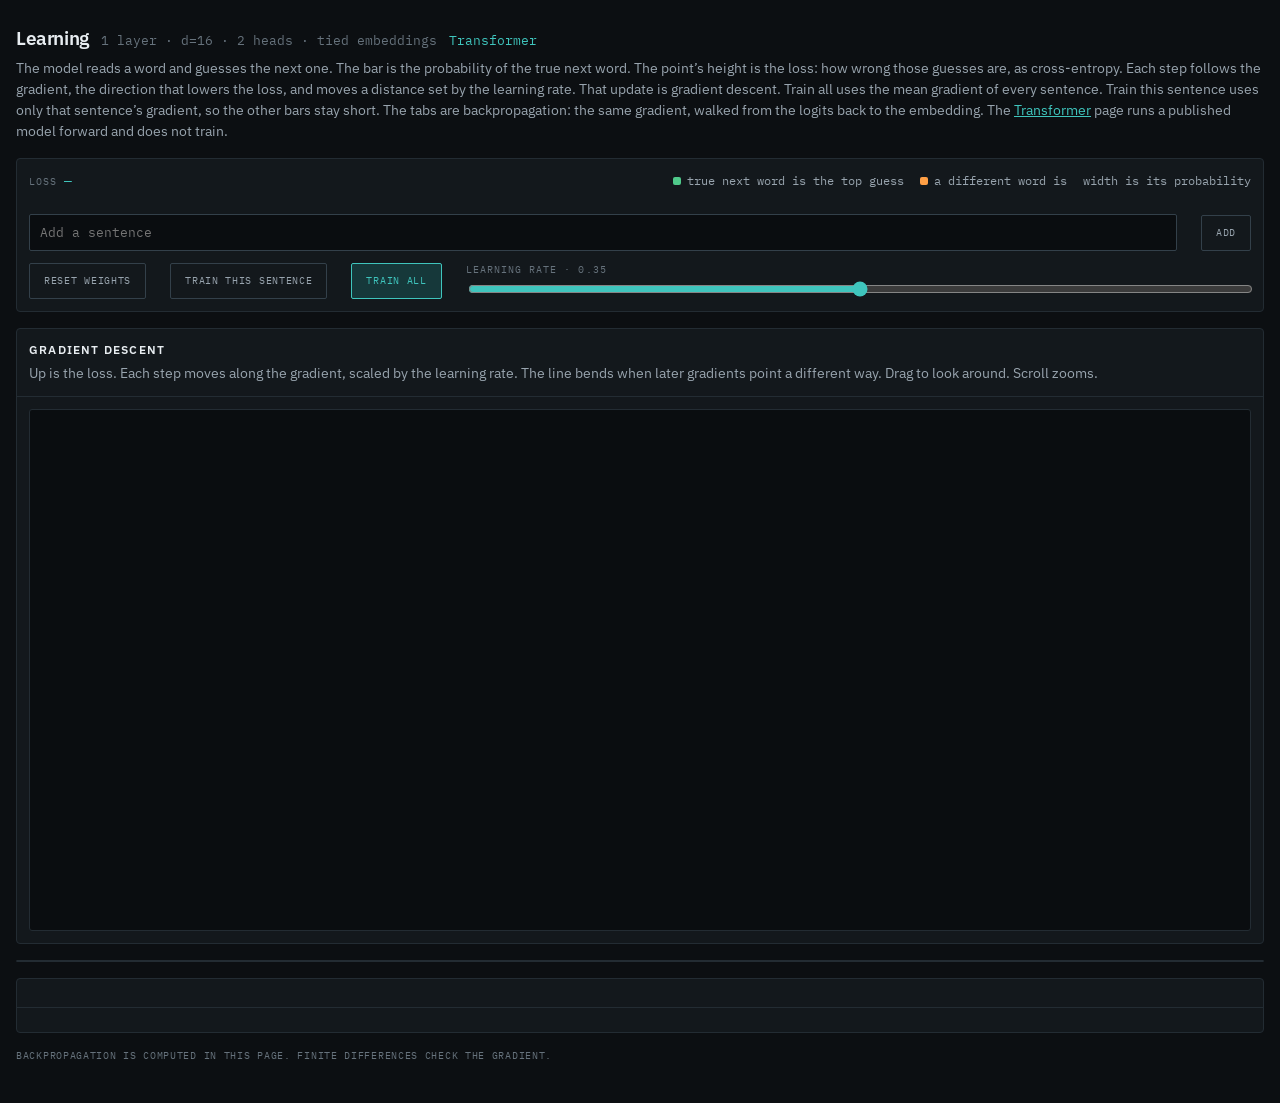
==== transformers/learn/index.html @ 7611eb9d "Merge pull request #6 from locriani/learn-and-queues Add learning and queue explorer pages" ====
<!doctype html>
<html lang="en">
<head>
<meta charset="utf-8">
<meta name="viewport" content="width=device-width, initial-scale=1">
<title>Learning</title>
<link rel="preconnect" href="https://fonts.googleapis.com">
<link rel="stylesheet" href="https://fonts.googleapis.com/css2?family=IBM+Plex+Mono:wght@400;500&family=IBM+Plex+Sans:wght@400;600&display=swap">
<link rel="stylesheet" href="../style.css">
<script type="module" src="src/app.js"></script>
</head>
<body>
<main class="page">

  <header class="head">
    <div class="head-row">
      <h1>Learning</h1>
      <span class="mono-id" id="spec">1 layer · d=16 · 2 heads · tied embeddings</span>
      <a class="mono-id" href="../">Transformer</a>
    </div>
    <p class="muted">The model reads a word and guesses the next one. The bar is the probability of the true next word. The point’s height is the loss: how wrong those guesses are, as cross-entropy. Each step follows the gradient, the direction that lowers the loss, and moves a distance set by the learning rate. That update is gradient descent. Train all uses the mean gradient of every sentence. Train this sentence uses only that sentence’s gradient, so the other bars stay short. The tabs are backpropagation: the same gradient, walked from the logits back to the embedding. The <a href="../">Transformer</a> page runs a published model forward and does not train.</p>
  </header>

  <section id="ctx" class="panel" style="padding:12px;display:flex;flex-direction:column;gap:12px">
    <div class="spread">
      <span class="lbl">Loss <span id="lossNow" class="step-name">—</span></span>
      <div class="legend">
        <span><i style="background:var(--ok)"></i>true next word is the top guess</span>
        <span><i style="background:var(--high)"></i>a different word is</span>
        <span>width is its probability</span>
      </div>
    </div>
    <div id="corpus"></div>
    <form id="add" class="controls">
      <input id="sentence" class="text" type="text" placeholder="Add a sentence" autocomplete="off">
      <button class="btn" type="submit">Add</button>
    </form>
    <div class="controls">
      <button id="reset" class="btn">Reset weights</button>
      <button id="trainOne" class="btn">Train this sentence</button>
      <button id="trainAll" class="btn pri">Train all</button>
      <div class="stack tight grow">
        <label for="lr" class="lbl">Learning rate · <span id="lrText">0.35</span></label>
        <input id="lr" type="range" min="0.1" max="0.6" step="0.05" value="0.35">
      </div>
    </div>
  </section>

  <section class="panel">
    <div class="panel-h">
      <h2>Gradient descent</h2>
      <p class="muted">Up is the loss. Each step moves along the gradient, scaled by the learning rate. The line bends when later gradients point a different way. Drag to look around. Scroll zooms.</p>
    </div>
    <div class="panel-b">
      <div class="viewport"><canvas id="hill" class="cv" tabindex="0" aria-label="3D view of gradient descent. Height is the loss. The point steps along the gradient. Pointer drag rotates the view. Scroll zooms. Shift-drag pans."></canvas></div>
    </div>
  </section>

  <nav id="tabs" class="tabs" aria-label="Stages"></nav>

  <section class="panel">
    <div class="panel-h">
      <h2 id="stageTitle"></h2>
      <p id="stageText" class="muted"></p>
    </div>
    <div class="panel-b" id="out"></div>
  </section>

  <p class="foot">Backpropagation is computed in this page. Finite differences check the gradient.</p>
</main>
</body>
</html>
---- transformers/style.css ----
/* rAIdteam design tokens (dark only). Flat surfaces, 1px hairlines, square radii, one interactive hue. */
:root {
  --bg: #0c0f12; --panel: #13181c; --raised: #1a2026; --sunk: #0a0d10;
  --fg: #e8edf1; --muted: #98a4ae; --faint: #66727c;
  --rule: #232c33; --rule-hi: #33404a;
  --accent: #3fc5bd; --accent-dim: #16383a;
  --crit: #ff6b63; --high: #ff9f45; --med: #e8c44a; --low: #7f8b95; --ok: #4fc98a; --absent: #b07a8a;
  --r-sm: 2px; --r-md: 3px; --r-lg: 4px;
  --sans: "IBM Plex Sans", ui-sans-serif, system-ui, sans-serif;
  --mono: "IBM Plex Mono", ui-monospace, SFMono-Regular, Menlo, monospace;
  color-scheme: dark;
}
* { box-sizing: border-box; }
body { margin: 0; background: var(--bg); color: var(--fg); font: 400 14px/21px var(--sans); }
button { font: inherit; color: inherit; }
a { color: var(--accent); }
a.mono-id { color: var(--accent); text-decoration: none; }
a.mono-id:hover { text-decoration: underline; }
:focus-visible { outline: 2px solid var(--accent); outline-offset: 1px; }
[hidden] { display: none !important; }

.page { margin: 0 auto; padding: 24px 16px 40px; display: flex; flex-direction: column; gap: 16px; }
.head { display: flex; flex-direction: column; gap: 6px; }
.head-row { display: flex; flex-wrap: wrap; align-items: baseline; gap: 4px 12px; }
h1 { margin: 0; font-size: 19px; line-height: 28px; font-weight: 600; letter-spacing: -0.02em; }
h2 { margin: 0; font-size: 12px; line-height: 18px; font-weight: 600; letter-spacing: .1em; text-transform: uppercase; }
p { margin: 0; }
.mono-id { font: 400 12.5px/19px var(--mono); color: var(--faint); }
.muted { color: var(--muted); }
.small { font-size: 12.5px; line-height: 19px; }
.note { color: var(--muted); font-size: 12.5px; line-height: 19px; }
.foot { color: var(--faint); font: 400 10px/14px var(--mono); letter-spacing: .07em; text-transform: uppercase; }
.lbl { font: 400 9.5px/14px var(--mono); letter-spacing: .11em; text-transform: uppercase; color: var(--faint); }

.panel { background: var(--panel); border: 1px solid var(--rule); border-radius: var(--r-lg); }
.panel-h { padding: 12px; border-bottom: 1px solid var(--rule); display: flex; flex-direction: column; gap: 4px; }
.panel-b { padding: 12px; display: flex; flex-direction: column; gap: 20px; min-width: 0; }
.ctx, .gate { padding: 12px; display: flex; flex-wrap: wrap; gap: 16px 24px; align-items: flex-end; justify-content: space-between; }
.stack { display: flex; flex-direction: column; gap: 8px; min-width: 0; }
.stack.tight { gap: 2px; }
.col { display: flex; flex-direction: column; gap: 20px; min-width: 0; }
.row { display: flex; gap: 8px; align-items: center; }
.grow { flex: 1 1 260px; }
.spread { display: flex; justify-content: space-between; gap: 8px; }
.controls { display: flex; flex-wrap: wrap; gap: 12px 24px; align-items: flex-end; }
.chips { display: flex; flex-wrap: wrap; gap: 4px; }
.scroll { overflow-x: auto; }

.btn { cursor: pointer; background: var(--panel); border: 1px solid var(--rule-hi); color: var(--muted); border-radius: var(--r-sm); padding: 10px 14px; font: 400 10px/14px var(--mono); letter-spacing: .07em; text-transform: uppercase; }
.btn:hover:not(:disabled) { background: var(--raised); color: var(--fg); }
.btn.pri { background: var(--accent-dim); border-color: var(--accent); color: var(--accent); }
.btn:disabled { opacity: .5; cursor: not-allowed; }
.chip { cursor: pointer; display: flex; flex-direction: column; align-items: center; background: var(--panel); border: 1px solid var(--rule); color: var(--fg); border-radius: var(--r-sm); padding: 6px 10px; min-width: 48px; min-height: 48px; font: 400 13px/19px var(--mono); }
.chip:hover { background: var(--raised); }
.chip.on { background: var(--accent-dim); border-color: var(--accent); color: var(--accent); }
.chip.small { min-height: 32px; min-width: 40px; padding: 2px 8px; font-size: 12.5px; flex-direction: row; gap: 6px; align-items: center; justify-content: center; }
.tabs { display: grid; grid-template-columns: repeat(auto-fit, minmax(min(130px, 100%), 1fr)); gap: 1px; background: var(--rule); border: 1px solid var(--rule); border-radius: var(--r-lg); overflow: hidden; }
.tab { cursor: pointer; display: flex; gap: 8px; align-items: baseline; background: var(--panel); border: 0; color: var(--muted); padding: 14px; text-align: left; font: 600 12px/18px var(--sans); letter-spacing: .1em; text-transform: uppercase; }
.tab i { font: 400 11px/18px var(--mono); color: var(--faint); font-style: normal; }
.tab:hover { background: var(--raised); color: var(--fg); }
.tab.on { background: var(--sunk); color: var(--accent); }
.check { display: flex; gap: 8px; align-items: center; cursor: pointer; color: var(--muted); font-size: 12.5px; line-height: 19px; min-height: 32px; }
input[type=range] { accent-color: var(--accent); width: 100%; }
input[type=checkbox] { accent-color: var(--accent); width: 16px; height: 16px; margin: 0; }
.text { background: var(--sunk); border: 1px solid var(--rule-hi); color: var(--fg); border-radius: var(--r-sm); padding: 8px 10px; font: 400 13px/19px var(--mono); min-width: 0; flex: 1; }
textarea.text { resize: vertical; width: 100%; }

/* tables drawn by hairlines */
.table { display: flex; flex-direction: column; border: 1px solid var(--rule); border-radius: var(--r-md); background: var(--bg); }
.tr { display: flex; gap: 12px; align-items: center; padding: 6px 8px; border-bottom: 1px solid var(--rule); width: 100%; text-align: left; }
.tr:last-child { border-bottom: 0; }
.th { background: var(--sunk); align-items: flex-end; }
.tr.on { background: var(--accent-dim); }
button.tr { cursor: pointer; background: transparent; border: 0; border-bottom: 1px solid var(--rule); }
button.tr:hover { background: var(--raised); }
button.tr.on { background: var(--accent-dim); }
button.tr:last-child { border-bottom: 0; }
.mono { font: 400 13px/19px var(--mono); }
.num { font: 400 12.5px/19px var(--mono); text-align: right; flex: 0 0 56px; }
.num.wide { flex: 1 1 auto; margin-left: auto; padding-left: 12px; }
.bar { flex: 1 1 0; height: 6px; background: var(--sunk); }
.bar.tall { height: 8px; }
.bar > i { display: block; height: 100%; background: var(--accent); }
.bar > i.grey { background: var(--muted); }
.step-name { font: 500 12.5px/19px var(--mono); color: var(--accent); }

/* embedding strips: one row per token, one pixel column per dimension */
.strip { display: flex; border: 1px solid var(--rule); border-radius: var(--r-md); background: var(--sunk); }
.strip-l { flex: 0 0 120px; display: flex; flex-direction: column; border-right: 1px solid var(--rule); }
.strip-l > div, .strip-l > button { display: flex; align-items: center; justify-content: space-between; gap: 6px; padding: 0 8px; font: 400 11.5px/17px var(--mono); overflow: hidden; white-space: nowrap; }
.strip-l > button { border: 0; background: transparent; color: inherit; cursor: pointer; text-align: left; }
.strip-l > button:hover { background: var(--raised); }
.strip-l > .on { background: var(--accent-dim); color: var(--accent); }
.strip canvas { flex: 1 1 0; min-width: 0; display: block; image-rendering: pixelated; }

/* heatmap */
.heat { min-width: 480px; display: flex; flex-direction: column; gap: 1px; background: var(--rule); border: 1px solid var(--rule); border-radius: var(--r-md); }
.heat-r { display: flex; gap: 1px; }
.heat-r.hrow { background: var(--sunk); }
.heat .hc { flex: 1 1 0; min-width: 0; text-align: center; font: 400 10.5px/17px var(--mono); padding: 6px 0; overflow: hidden; }
.hd { flex: 1 1 0; min-width: 0; height: 76px; padding: 6px 0; display: flex; align-items: center; justify-content: flex-start; writing-mode: vertical-rl; transform: rotate(180deg); white-space: nowrap; overflow: hidden; text-overflow: ellipsis; font: 400 11.5px/17px var(--mono); color: var(--muted); }
.rowbtn { cursor: pointer; flex: 0 0 72px; background: var(--sunk); border: 0; color: var(--muted); text-align: right; padding: 0 8px; min-height: 30px; font: 400 11.5px/17px var(--mono); white-space: nowrap; overflow: hidden; text-overflow: ellipsis; }
button.hd, button.hh { border: 0; background: transparent; cursor: pointer; }
.hd:hover, .hh:hover { color: var(--fg); }
.rowbtn:hover { color: var(--fg); background: var(--raised); }
.rowbtn.on { background: var(--accent-dim); color: var(--accent); }

.viewport { border: 1px solid var(--rule); border-radius: var(--r-md); background: var(--sunk); overflow: hidden; }
.cv { display: block; width: 100%; height: 520px; cursor: grab; touch-action: none; }
.cv.still { cursor: default; }
.cv.store { height: 420px; cursor: pointer; }
.cv.trace { height: 220px; }
.cv.knee { height: 260px; }
.cv.dist { height: 240px; }
.formula { display: flex; flex-wrap: wrap; align-items: center; gap: 8px 10px; }
.formula .group { display: inline-flex; align-items: center; gap: 8px; }
.formula button { display: flex; flex-direction: column; align-items: center; gap: 2px; min-width: 64px; min-height: 76px; cursor: pointer; background: var(--sunk); border: 1px solid var(--rule); color: var(--fg); border-radius: var(--r-sm); padding: 8px 14px 6px; }
.formula .sym { font: 500 40px/1 var(--mono); }
.formula .subn { font: 400 12px/16px var(--mono); color: var(--muted); }
.formula .op { font: 500 40px/1 var(--mono); color: var(--faint); }
.formula button.on, .formula button:hover { background: var(--accent-dim); border-color: var(--accent); color: var(--accent); }
.formula button.on .subn, .formula button:hover .subn { color: var(--accent); }
.formula.sub .sym, .formula.sub .op { font-size: 26px; }
.formula.sub button { min-width: 48px; min-height: 48px; padding: 6px 10px; }
.layout { cursor: pointer; text-align: left; background: transparent; border: 0; padding: 0; color: var(--muted); font: 600 12px/18px var(--sans); letter-spacing: .1em; text-transform: uppercase; }
.layout.on, .layout:hover { color: var(--accent); }
.pair { display: grid; grid-template-columns: 1fr 1fr; gap: 16px; }
@media (max-width: 720px) { .pair { grid-template-columns: 1fr; } .formula .sym, .formula .op { font-size: 32px; } }
.cv:active { cursor: grabbing; }
.faint { color: var(--faint); }
.chip.sp:not(.on) > span:first-child { color: var(--med); }
button.hc { border: 0; cursor: pointer; color: var(--fg); }
.hc.on { outline: 2px solid var(--accent); outline-offset: -2px; }
.hh { flex: 1 1 0; min-width: 0; text-align: center; font: 400 10.5px/17px var(--mono); color: var(--muted); padding: 4px 0; }
.chip.gen:not(.on) { color: var(--accent); }
.legend { display: flex; flex-wrap: wrap; gap: 4px 16px; }
.legend > span { display: flex; gap: 6px; align-items: center; font: 400 11.5px/17px var(--mono); color: var(--muted); }
.legend i { display: block; width: 8px; height: 8px; border-radius: var(--r-sm); }

.sents { display: flex; flex-direction: column; gap: 6px; }
.sent { display: flex; gap: 8px; align-items: center; padding: 4px; border-radius: var(--r-sm); }
.sent.on { background: var(--accent-dim); }
.toks { display: flex; flex-wrap: wrap; gap: 4px; flex: 1; min-width: 0; }
.tok { flex: 1 1 88px; min-width: 0; display: flex; flex-direction: column; gap: 6px; background: var(--sunk); border: 1px solid var(--rule); border-radius: var(--r-sm); padding: 8px 8px 6px; cursor: pointer; font: 400 13px/19px var(--mono); color: var(--fg); text-align: left; }
.mono.clip { flex: 1 1 180px; min-width: 0; overflow: hidden; text-overflow: ellipsis; white-space: nowrap; }
.tok.on { border-color: var(--accent); color: var(--accent); }
.tok:hover { background: var(--raised); }
.meter { display: block; height: 8px; background: var(--panel); }
.meter > i { display: block; height: 100%; }
.signed { flex: 1; display: flex; height: 8px; background: var(--sunk); }
.signed .half { flex: 1; display: flex; height: 100%; }
.signed .neg { justify-content: flex-end; }
.signed .half > i { display: block; height: 100%; }
.signed .neg > i { background: var(--high); }
.signed .pos > i { background: var(--accent); }
.lbl.hot { color: var(--accent); }
.bop { color: var(--accent); font: 500 16px/1 var(--mono); }
.vbars { display: flex; gap: 2px; align-items: flex-end; }
.vcol { flex: 1; min-width: 0; display: flex; flex-direction: column; gap: 3px; }
.vcol .half { height: 44px; display: flex; flex-direction: column; background: var(--sunk); }
.vcol .up { justify-content: flex-end; border-bottom: 1px solid var(--rule-hi); }
.vcol .dn { justify-content: flex-start; }
.vcol i { display: block; width: 100%; }
.vcol .up i { background: var(--accent); }
.vcol .dn i { background: var(--high); }
.vcol.on .vlbl { color: var(--accent); }
.vlbl { text-align: center; font: 400 10px/12px var(--mono); color: var(--faint); overflow: hidden; white-space: nowrap; }
.vbars.words .half { height: 72px; }
.vlbl.vert { writing-mode: vertical-rl; transform: rotate(180deg); height: 48px; align-self: center; }
.addpic { display: flex; flex-wrap: wrap; gap: 8px 10px; align-items: center; }
.addpic > .stack { flex: 1 1 200px; min-width: 0; }
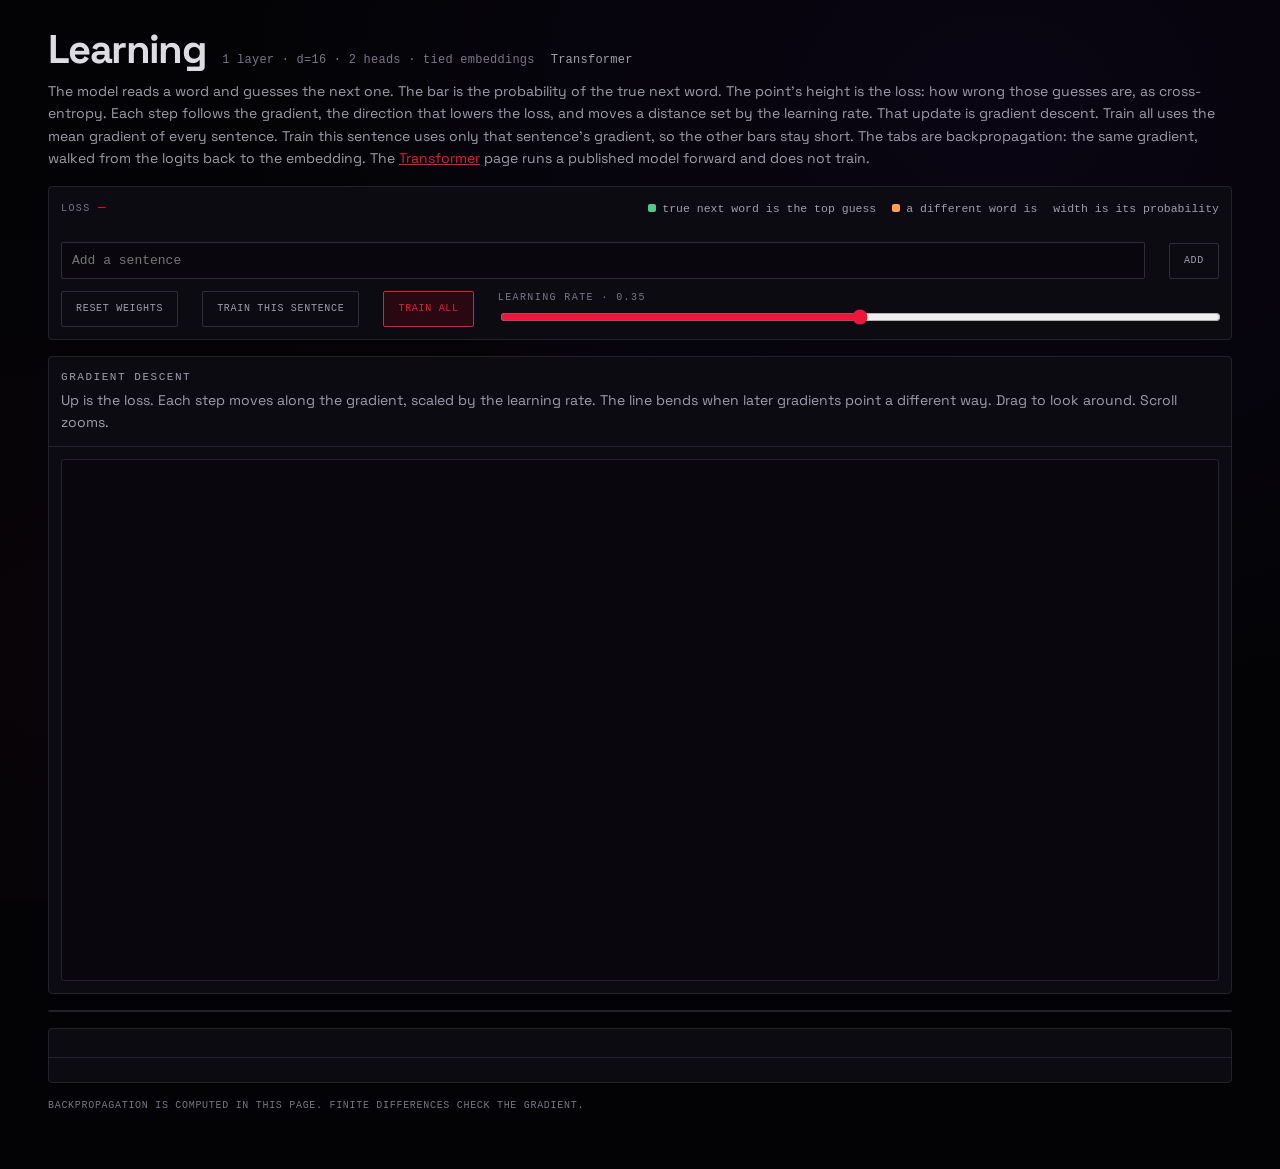
==== commit b68292b9: "Match swe-concepts chrome to portfolio visual language. Adopt the near-black/crimson Space Grotesk p" ====
--- a/transformers/learn/index.html
+++ b/transformers/learn/index.html
@@ -5,7 +5,8 @@
 <meta name="viewport" content="width=device-width, initial-scale=1">
 <title>Learning</title>
 <link rel="preconnect" href="https://fonts.googleapis.com">
-<link rel="stylesheet" href="https://fonts.googleapis.com/css2?family=IBM+Plex+Mono:wght@400;500&family=IBM+Plex+Sans:wght@400;600&display=swap">
+<link rel="preconnect" href="https://fonts.gstatic.com" crossorigin>
+<link rel="stylesheet" href="https://fonts.googleapis.com/css2?family=Space+Grotesk:wght@400;500;600;700&display=swap">
 <link rel="stylesheet" href="../style.css">
 <script type="module" src="src/app.js"></script>
 </head>
--- a/transformers/style.css
+++ b/transformers/style.css
@@ -1,36 +1,47 @@
-/* rAIdteam design tokens (dark only). Flat surfaces, 1px hairlines, square radii, one interactive hue. */
+/* Portfolio visual language: near-black ground, pale type, crimson accent, violet atmosphere. */
 :root {
-  --bg: #0c0f12; --panel: #13181c; --raised: #1a2026; --sunk: #0a0d10;
-  --fg: #e8edf1; --muted: #98a4ae; --faint: #66727c;
-  --rule: #232c33; --rule-hi: #33404a;
-  --accent: #3fc5bd; --accent-dim: #16383a;
+  --bg: #030305; --panel: #0d0b12; --raised: #16131c; --sunk: #09070d;
+  --fg: #dddce4; --muted: #a09dab; --faint: #7a7488;
+  --rule: #23212b; --rule-hi: #302b38;
+  --accent: #ed173b; --accent-dim: #2a0812;
   --crit: #ff6b63; --high: #ff9f45; --med: #e8c44a; --low: #7f8b95; --ok: #4fc98a; --absent: #b07a8a;
   --r-sm: 2px; --r-md: 3px; --r-lg: 4px;
-  --sans: "IBM Plex Sans", ui-sans-serif, system-ui, sans-serif;
-  --mono: "IBM Plex Mono", ui-monospace, SFMono-Regular, Menlo, monospace;
+  --sans: "Space Grotesk", Arial, sans-serif;
+  --mono: "SFMono-Regular", Consolas, ui-monospace, monospace;
   color-scheme: dark;
 }
 * { box-sizing: border-box; }
-body { margin: 0; background: var(--bg); color: var(--fg); font: 400 14px/21px var(--sans); }
+body {
+  margin: 0;
+  background: var(--bg);
+  color: var(--fg);
+  font: 400 14px/1.6 var(--sans);
+  min-height: 100svh;
+  background-image:
+    radial-gradient(ellipse at 78% 12%, #2910582d, transparent 55%),
+    radial-gradient(ellipse at 12% 72%, #42091916, transparent 48%);
+  background-attachment: fixed;
+}
 button { font: inherit; color: inherit; }
 a { color: var(--accent); }
-a.mono-id { color: var(--accent); text-decoration: none; }
-a.mono-id:hover { text-decoration: underline; }
-:focus-visible { outline: 2px solid var(--accent); outline-offset: 1px; }
+a.mono-id:link, a.mono-id:visited { color: var(--muted); text-decoration: none; }
+a.mono-id:hover, a.mono-id:focus-visible { color: var(--accent); }
+:focus-visible { outline: 2px solid var(--accent); outline-offset: 5px; }
+::selection { background: var(--accent); color: var(--bg); }
 [hidden] { display: none !important; }
 
-.page { margin: 0 auto; padding: 24px 16px 40px; display: flex; flex-direction: column; gap: 16px; }
-.head { display: flex; flex-direction: column; gap: 6px; }
-.head-row { display: flex; flex-wrap: wrap; align-items: baseline; gap: 4px 12px; }
-h1 { margin: 0; font-size: 19px; line-height: 28px; font-weight: 600; letter-spacing: -0.02em; }
-h2 { margin: 0; font-size: 12px; line-height: 18px; font-weight: 600; letter-spacing: .1em; text-transform: uppercase; }
+.page { margin: 0 auto; padding: 28px clamp(16px, 4vw, 48px) 56px; display: flex; flex-direction: column; gap: 16px; max-width: 1600px; }
+.head { display: flex; flex-direction: column; gap: 8px; }
+.head-row { display: flex; flex-wrap: wrap; align-items: baseline; gap: 6px 16px; }
+h1 { margin: 0; font-size: clamp(28px, 4vw, 40px); line-height: 1.1; font-weight: 700; letter-spacing: -0.04em; }
+h2 { margin: 0; font: 500 11px/1.5 var(--mono); letter-spacing: .14em; text-transform: uppercase; color: var(--muted); }
 p { margin: 0; }
-.mono-id { font: 400 12.5px/19px var(--mono); color: var(--faint); }
+.mono-id { font: 400 12px/1.5 var(--mono); color: var(--faint); letter-spacing: .02em; }
 .muted { color: var(--muted); }
 .small { font-size: 12.5px; line-height: 19px; }
 .note { color: var(--muted); font-size: 12.5px; line-height: 19px; }
 .foot { color: var(--faint); font: 400 10px/14px var(--mono); letter-spacing: .07em; text-transform: uppercase; }
-.lbl { font: 400 9.5px/14px var(--mono); letter-spacing: .11em; text-transform: uppercase; color: var(--faint); }
+.lbl { font: 400 10px/1.4 var(--mono); letter-spacing: .14em; text-transform: uppercase; color: var(--faint); }
 
 .panel { background: var(--panel); border: 1px solid var(--rule); border-radius: var(--r-lg); }
 .panel-h { padding: 12px; border-bottom: 1px solid var(--rule); display: flex; flex-direction: column; gap: 4px; }
@@ -46,9 +57,10 @@
 .chips { display: flex; flex-wrap: wrap; gap: 4px; }
 .scroll { overflow-x: auto; }
 
-.btn { cursor: pointer; background: var(--panel); border: 1px solid var(--rule-hi); color: var(--muted); border-radius: var(--r-sm); padding: 10px 14px; font: 400 10px/14px var(--mono); letter-spacing: .07em; text-transform: uppercase; }
-.btn:hover:not(:disabled) { background: var(--raised); color: var(--fg); }
+.btn { cursor: pointer; background: transparent; border: 1px solid var(--rule-hi); color: var(--muted); border-radius: var(--r-sm); padding: 10px 14px; font: 400 10px/14px var(--mono); letter-spacing: .07em; text-transform: uppercase; }
+.btn:hover:not(:disabled) { background: var(--fg); color: var(--bg); border-color: var(--fg); }
 .btn.pri { background: var(--accent-dim); border-color: var(--accent); color: var(--accent); }
+.btn.pri:hover:not(:disabled) { background: var(--accent); color: var(--bg); border-color: var(--accent); }
 .btn:disabled { opacity: .5; cursor: not-allowed; }
 .chip { cursor: pointer; display: flex; flex-direction: column; align-items: center; background: var(--panel); border: 1px solid var(--rule); color: var(--fg); border-radius: var(--r-sm); padding: 6px 10px; min-width: 48px; min-height: 48px; font: 400 13px/19px var(--mono); }
 .chip:hover { background: var(--raised); }
